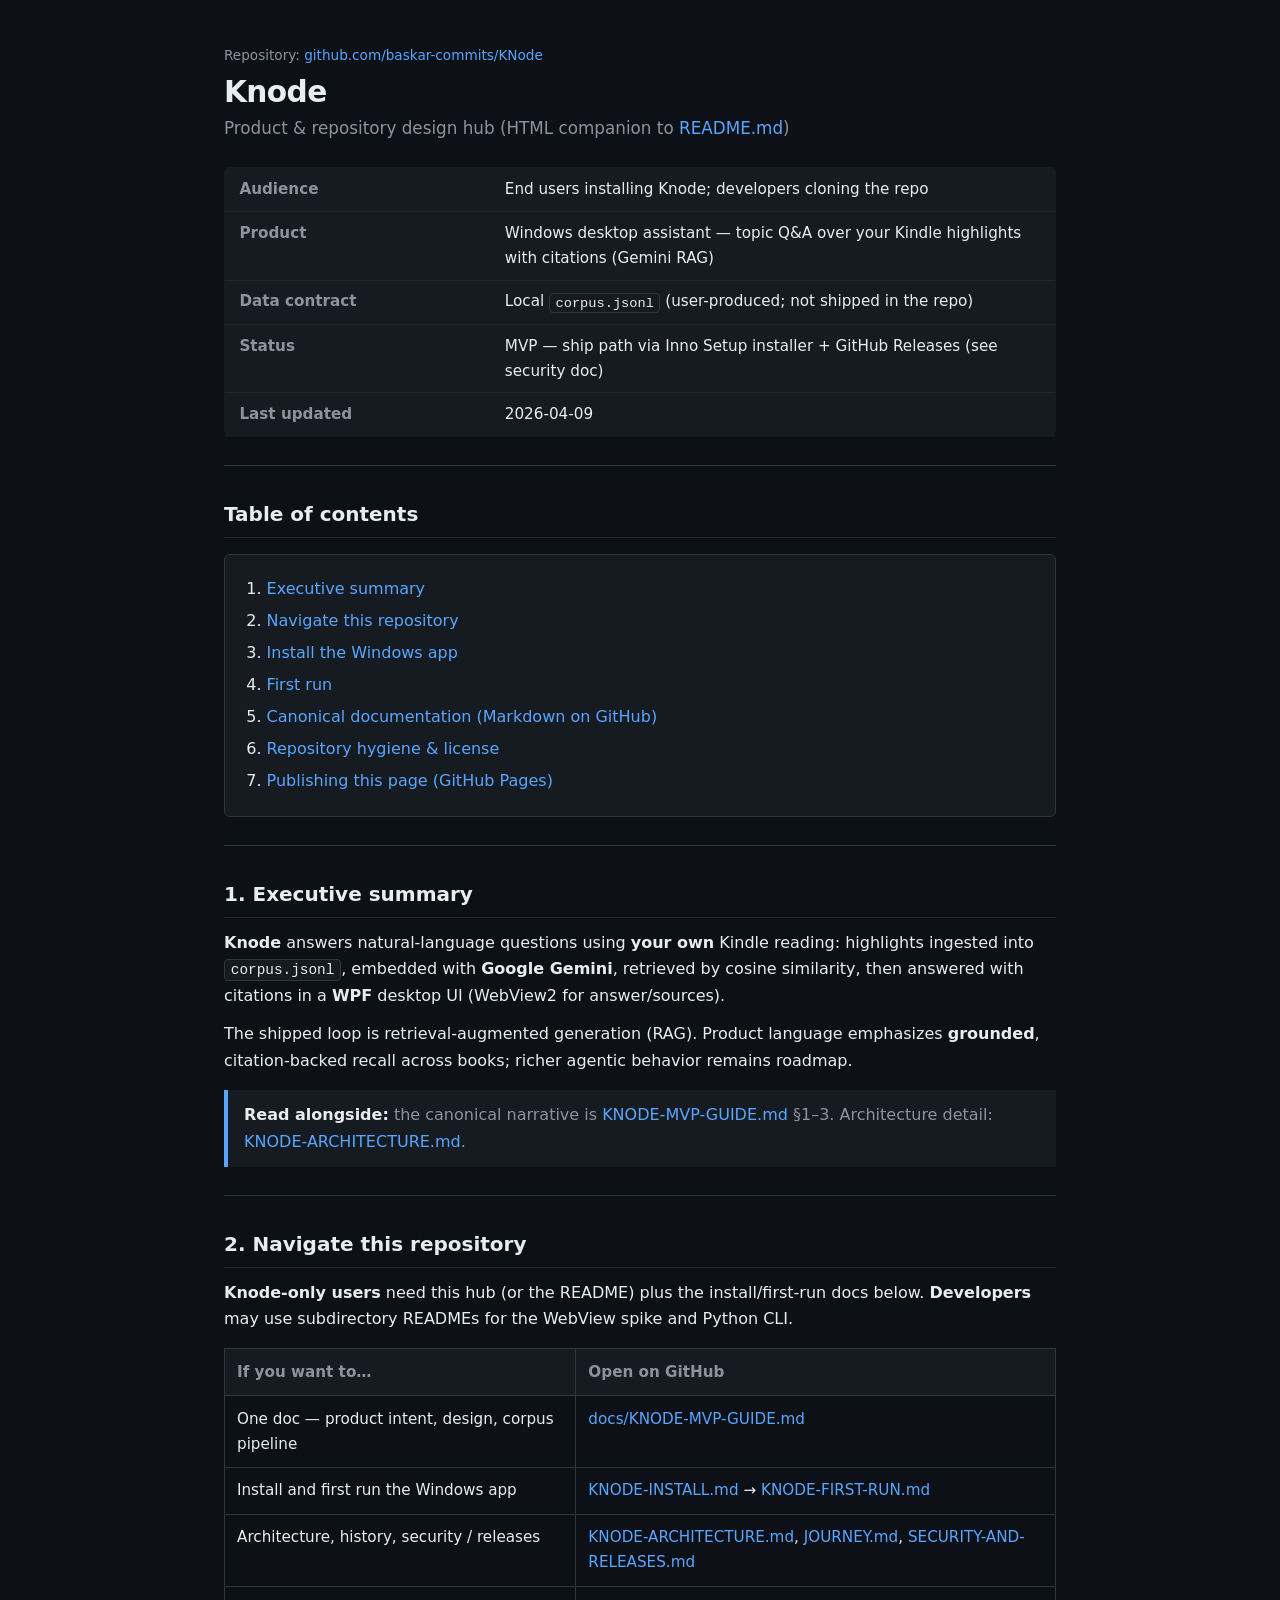
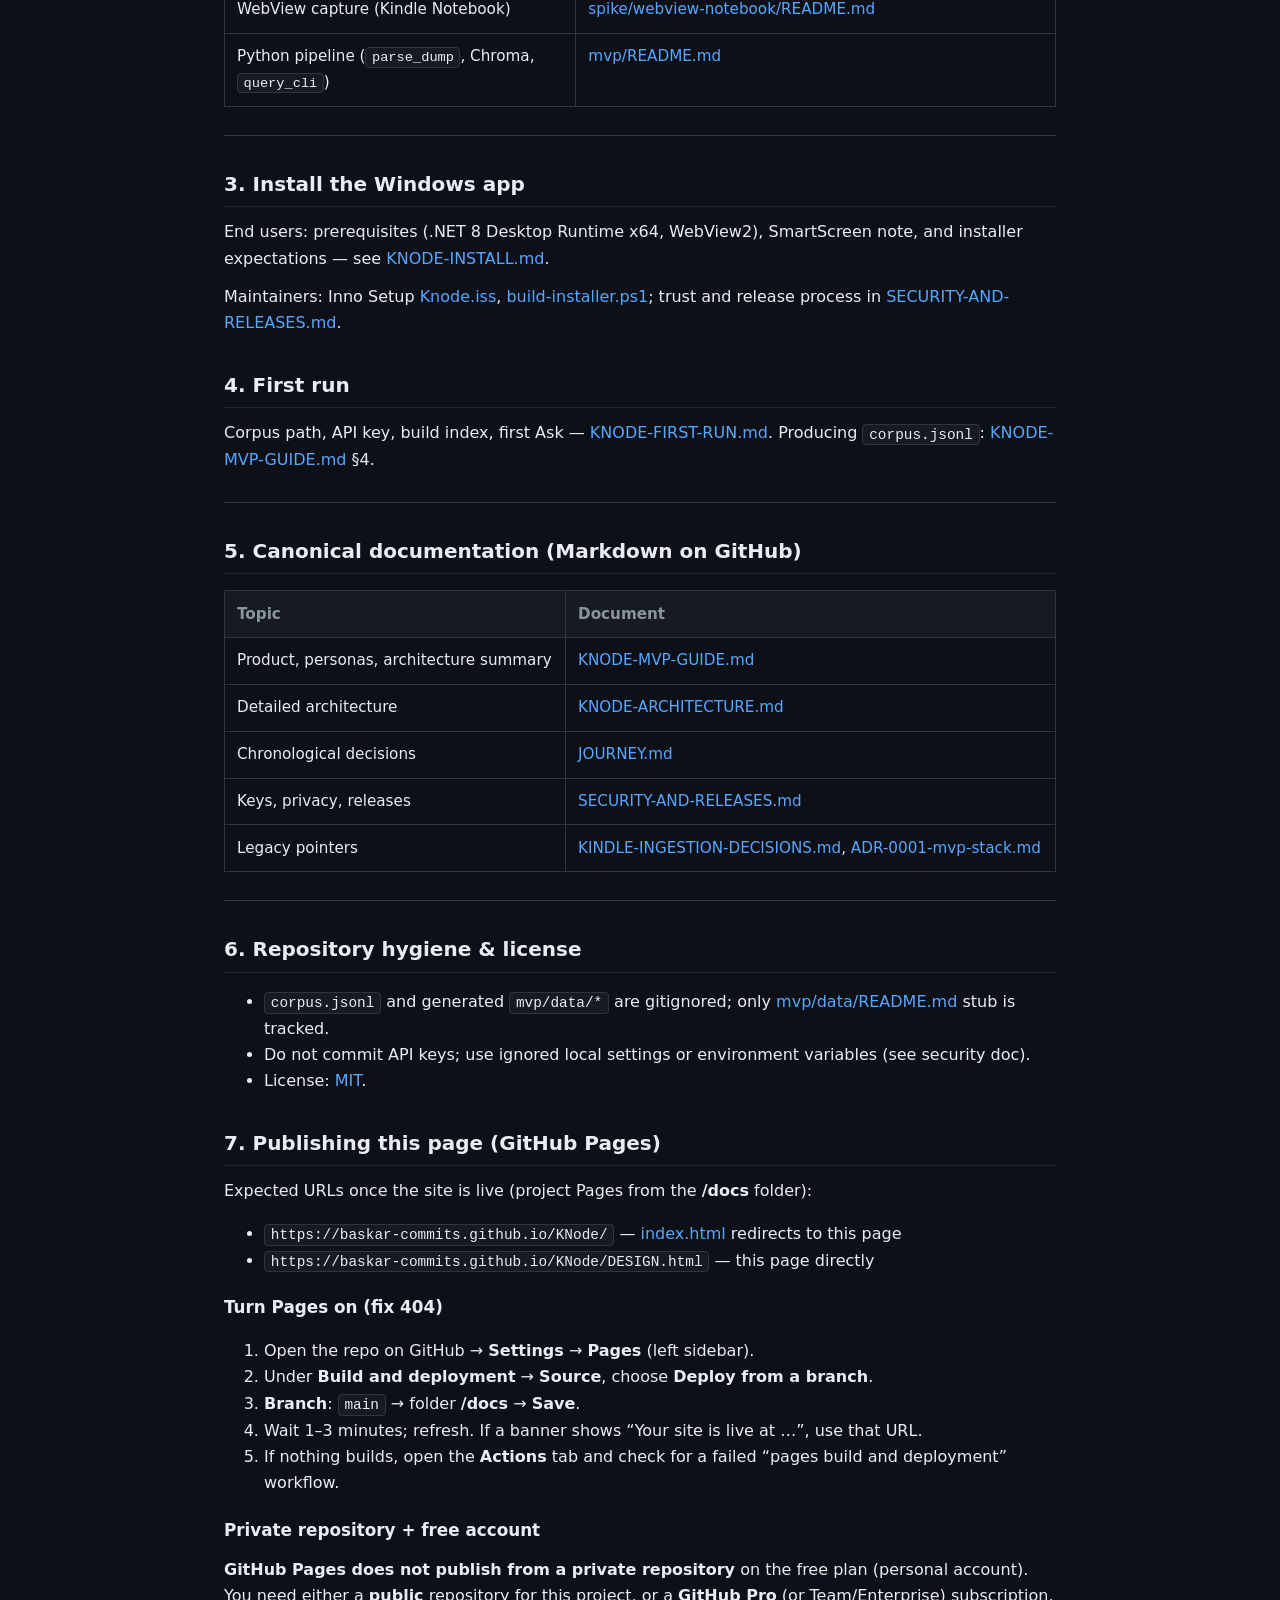
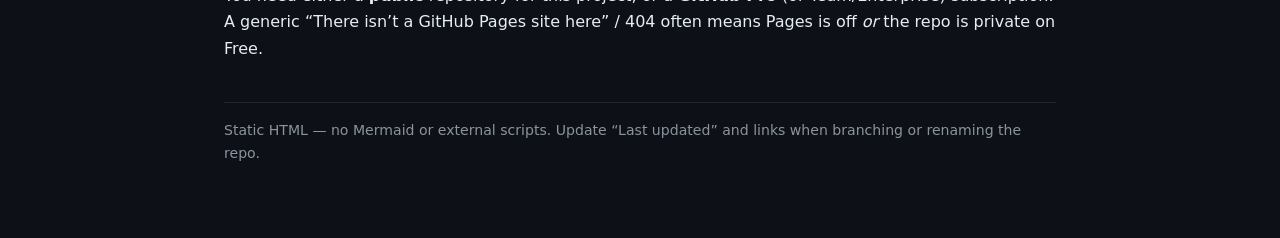
==== docs/index.html @ 94b3b255 "Pages: add docs/index.html redirect; troubleshooting for 404 and private-repo limit Made-with: Curso" ====
<!DOCTYPE html>
<html lang="en">
<head>
  <meta charset="utf-8" />
  <title>Knode — redirect…</title>
  <meta http-equiv="refresh" content="0; url=DESIGN.html" />
  <meta name="viewport" content="width=device-width, initial-scale=1" />
  <link rel="canonical" href="DESIGN.html" />
</head>
<body style="font-family: system-ui, sans-serif; padding: 2rem; color: #333;">
  <p><a href="DESIGN.html">Open Knode design hub (DESIGN.html)</a></p>
</body>
</html>
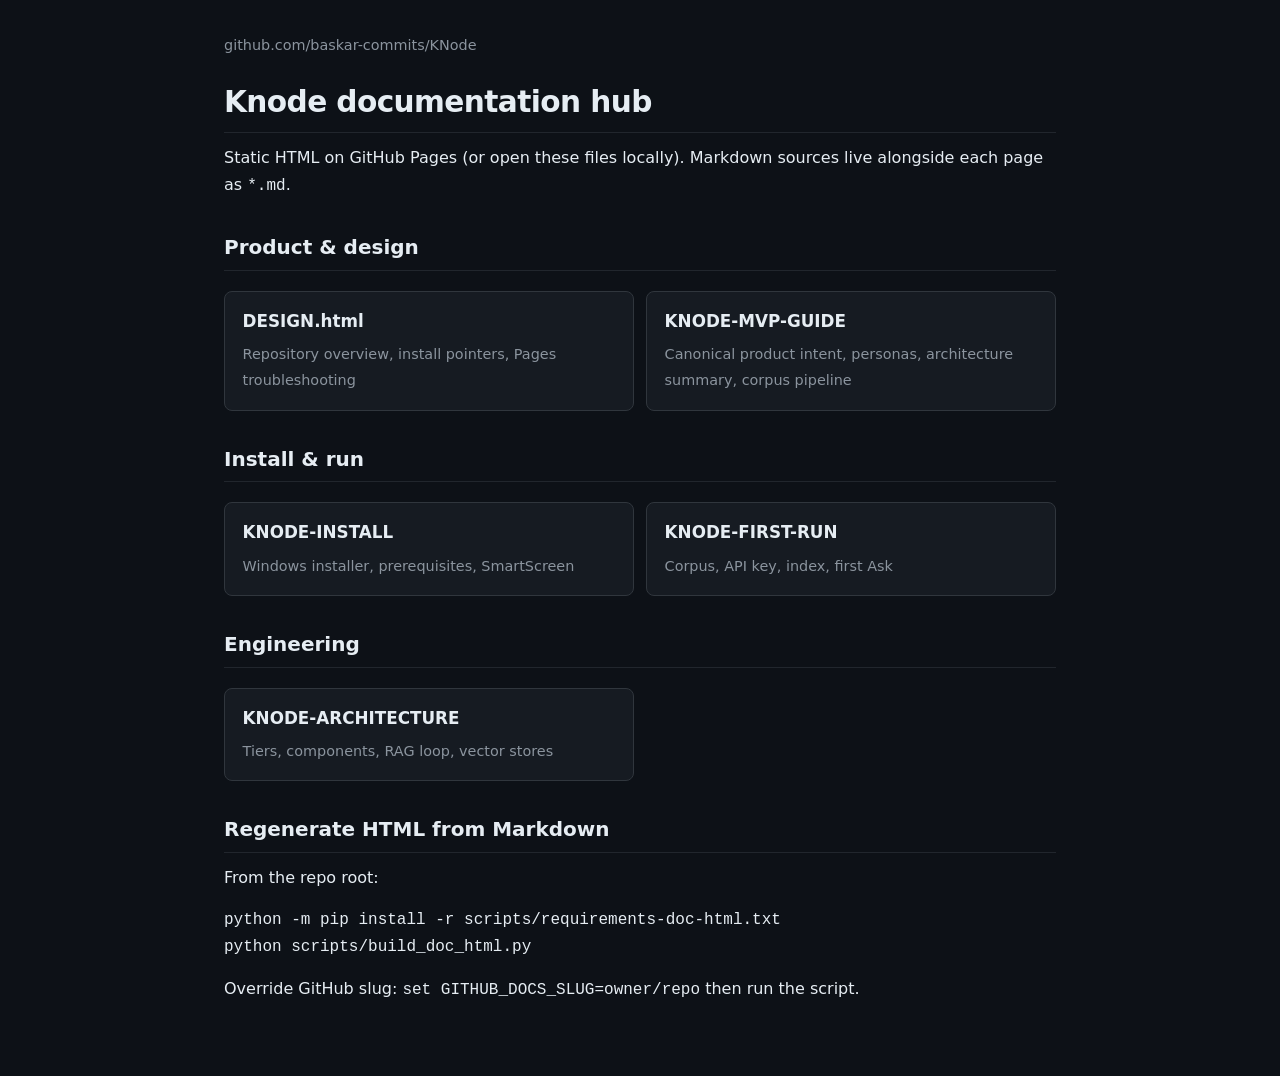
==== commit ba911e4c: "Add Markdown-to-HTML doc build (KNODE guides), shared CSS, docs hub index Made-with: Cursor" ====
--- a/docs/index.html
+++ b/docs/index.html
@@ -2,12 +2,38 @@
 <html lang="en">
 <head>
   <meta charset="utf-8" />
-  <title>Knode — redirect…</title>
-  <meta http-equiv="refresh" content="0; url=DESIGN.html" />
   <meta name="viewport" content="width=device-width, initial-scale=1" />
-  <link rel="canonical" href="DESIGN.html" />
+  <title>Knode — documentation hub</title>
+  <link rel="stylesheet" href="assets/docs-html.css" />
 </head>
-<body style="font-family: system-ui, sans-serif; padding: 2rem; color: #333;">
-  <p><a href="DESIGN.html">Open Knode design hub (DESIGN.html)</a></p>
+<body>
+  <div class="hub-inner">
+    <a class="home" href="https://github.com/baskar-commits/KNode">github.com/baskar-commits/KNode</a>
+    <h1>Knode documentation hub</h1>
+    <p>Static HTML on GitHub Pages (or open these files locally). Markdown sources live alongside each page as <code>*.md</code>.</p>
+
+    <h2>Product &amp; design</h2>
+    <div class="cards">
+      <a class="card" href="DESIGN.html"><strong>DESIGN.html</strong><span>Repository overview, install pointers, Pages troubleshooting</span></a>
+      <a class="card" href="KNODE-MVP-GUIDE.html"><strong>KNODE-MVP-GUIDE</strong><span>Canonical product intent, personas, architecture summary, corpus pipeline</span></a>
+    </div>
+
+    <h2>Install &amp; run</h2>
+    <div class="cards">
+      <a class="card" href="KNODE-INSTALL.html"><strong>KNODE-INSTALL</strong><span>Windows installer, prerequisites, SmartScreen</span></a>
+      <a class="card" href="KNODE-FIRST-RUN.html"><strong>KNODE-FIRST-RUN</strong><span>Corpus, API key, index, first Ask</span></a>
+    </div>
+
+    <h2>Engineering</h2>
+    <div class="cards">
+      <a class="card" href="KNODE-ARCHITECTURE.html"><strong>KNODE-ARCHITECTURE</strong><span>Tiers, components, RAG loop, vector stores</span></a>
+    </div>
+
+    <h2>Regenerate HTML from Markdown</h2>
+    <p>From the repo root:</p>
+    <pre><code>python -m pip install -r scripts/requirements-doc-html.txt
+python scripts/build_doc_html.py</code></pre>
+    <p>Override GitHub slug: <code>set GITHUB_DOCS_SLUG=owner/repo</code> then run the script.</p>
+  </div>
 </body>
 </html>
--- a/docs/assets/docs-html.css
+++ b/docs/assets/docs-html.css
@@ -0,0 +1,128 @@
+/* Shared theme for generated doc HTML + documentation hub */
+:root {
+  --bg: #0d1117;
+  --surface: #161b22;
+  --border: #30363d;
+  --text: #e6edf3;
+  --muted: #8b949e;
+  --accent: #58a6ff;
+  --accent-hover: #79b8ff;
+  --rule: #21262d;
+  --maxw: 52rem;
+}
+* { box-sizing: border-box; }
+html { scroll-behavior: smooth; }
+body {
+  margin: 0;
+  padding: 2rem 1.25rem 4rem;
+  font-family: ui-sans-serif, system-ui, -apple-system, "Segoe UI", Roboto, "Helvetica Neue", Arial, sans-serif;
+  font-size: 16px;
+  line-height: 1.65;
+  color: var(--text);
+  background: var(--bg);
+}
+.doc, .hub-inner {
+  max-width: var(--maxw);
+  margin: 0 auto;
+}
+a.back, .hub-inner a.home {
+  display: inline-block;
+  font-size: 0.9rem;
+  color: var(--muted);
+  margin-bottom: 1.25rem;
+  text-decoration: none;
+}
+a.back:hover, .hub-inner a.home:hover { color: var(--accent); }
+.doc h1, .hub-inner h1 {
+  font-size: 1.85rem;
+  font-weight: 600;
+  margin: 0 0 0.75rem;
+  letter-spacing: -0.02em;
+  border-bottom: 1px solid var(--rule);
+  padding-bottom: 0.35rem;
+}
+.doc h2, .hub-inner h2 {
+  font-size: 1.25rem;
+  font-weight: 600;
+  margin: 2rem 0 0.75rem;
+  padding-bottom: 0.35rem;
+  border-bottom: 1px solid var(--rule);
+}
+.doc h3 { font-size: 1.05rem; font-weight: 600; margin: 1.35rem 0 0.5rem; }
+.doc h4 { font-size: 1rem; font-weight: 600; margin: 1rem 0 0.4rem; }
+.doc p, .doc li, .hub-inner p { margin: 0.65rem 0; }
+.doc a, .hub-inner a { color: var(--accent); text-decoration: none; }
+.doc a:hover, .hub-inner a:hover { color: var(--accent-hover); text-decoration: underline; }
+.doc hr {
+  border: none;
+  border-top: 1px solid var(--border);
+  margin: 1.75rem 0;
+}
+.doc blockquote {
+  margin: 1rem 0;
+  padding: 0.65rem 1rem;
+  border-left: 4px solid var(--accent);
+  background: var(--surface);
+  color: var(--muted);
+}
+.doc code, .doc tt {
+  font-family: ui-monospace, "Cascadia Code", "SF Mono", Consolas, monospace;
+  font-size: 0.88em;
+  background: var(--surface);
+  padding: 0.12em 0.35em;
+  border-radius: 4px;
+  border: 1px solid var(--border);
+}
+.doc pre {
+  background: var(--surface);
+  border: 1px solid var(--border);
+  border-radius: 6px;
+  padding: 1rem;
+  overflow-x: auto;
+  font-size: 0.9rem;
+}
+.doc pre code { background: none; border: none; padding: 0; }
+.doc table {
+  width: 100%;
+  border-collapse: collapse;
+  font-size: 0.95rem;
+  margin: 1rem 0;
+}
+.doc th, .doc td {
+  border: 1px solid var(--border);
+  padding: 0.5rem 0.65rem;
+  vertical-align: top;
+}
+.doc th { background: var(--surface); color: var(--muted); text-align: left; }
+.doc img {
+  max-width: 100%;
+  height: auto;
+  border-radius: 6px;
+  border: 1px solid var(--border);
+}
+.doc ul, .doc ol { padding-left: 1.35rem; }
+.doc li { margin: 0.35rem 0; }
+.hub-inner .cards {
+  display: grid;
+  gap: 0.75rem;
+  margin: 1.25rem 0;
+}
+@media (min-width: 640px) {
+  .hub-inner .cards { grid-template-columns: 1fr 1fr; }
+}
+.hub-inner .card {
+  display: block;
+  padding: 1rem 1.1rem;
+  background: var(--surface);
+  border: 1px solid var(--border);
+  border-radius: 8px;
+  text-decoration: none;
+  color: var(--text);
+  transition: border-color 0.15s;
+}
+.hub-inner .card:hover {
+  border-color: var(--accent);
+  text-decoration: none;
+}
+.hub-inner .card strong { display: block; font-size: 1.05rem; margin-bottom: 0.35rem; }
+.hub-inner .card span { font-size: 0.9rem; color: var(--muted); }
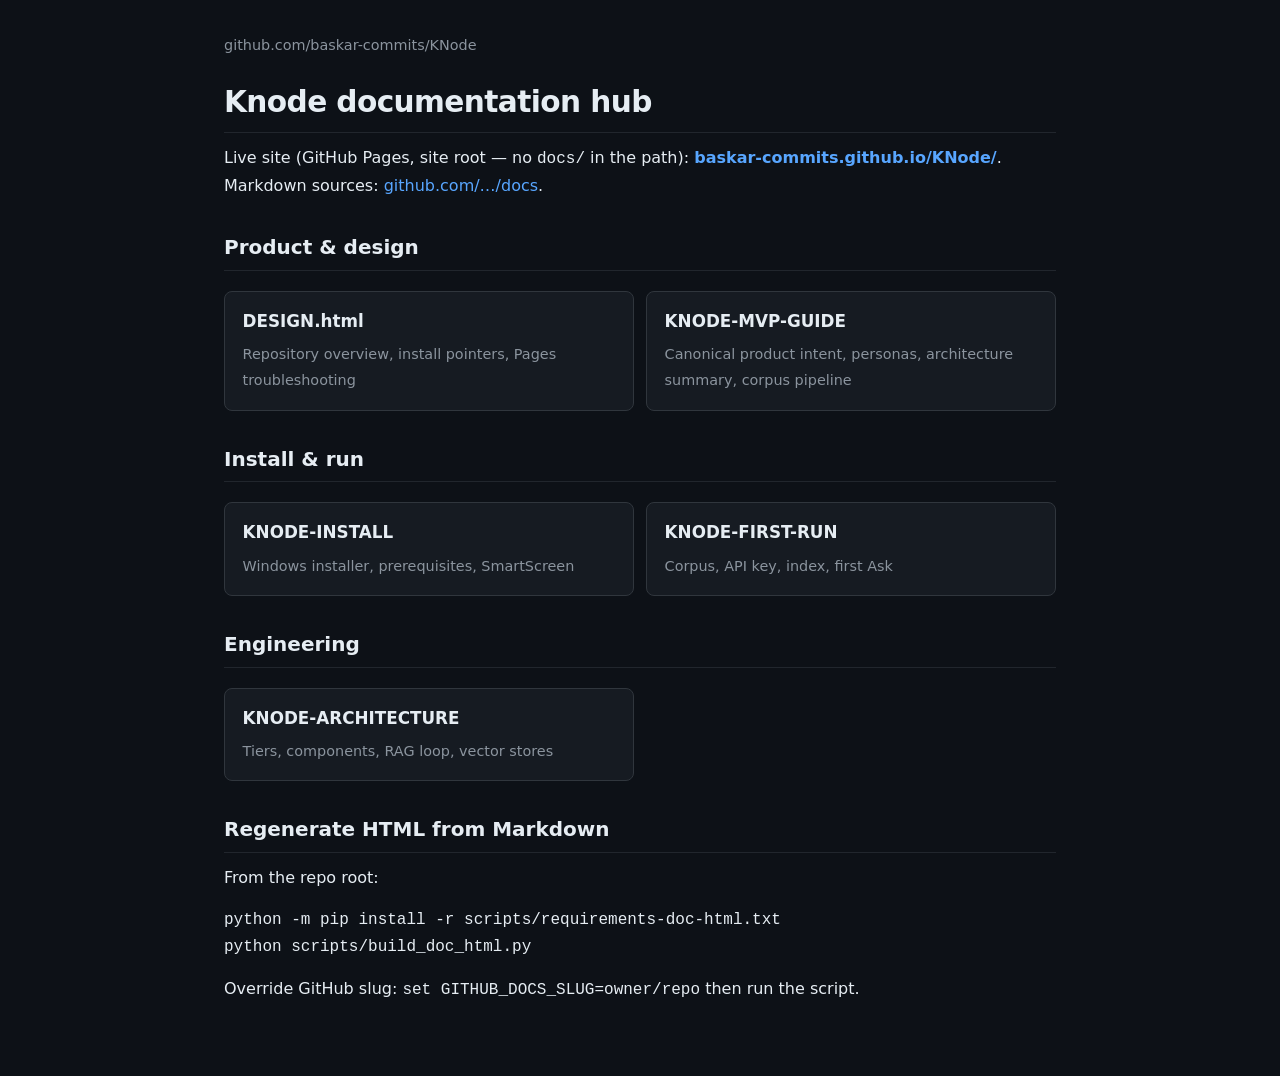
==== commit 5a504acd: "Docs: point README, DESIGN, hub to GitHub Pages HTML (site root, not docs/) Made-with: Cursor" ====
--- a/docs/index.html
+++ b/docs/index.html
@@ -10,23 +10,23 @@
   <div class="hub-inner">
     <a class="home" href="https://github.com/baskar-commits/KNode">github.com/baskar-commits/KNode</a>
     <h1>Knode documentation hub</h1>
-    <p>Static HTML on GitHub Pages (or open these files locally). Markdown sources live alongside each page as <code>*.md</code>.</p>
+    <p>Live site (GitHub Pages, site root — no <code>docs/</code> in the path): <strong><a href="https://baskar-commits.github.io/KNode/">baskar-commits.github.io/KNode/</a></strong>. Markdown sources: <a href="https://github.com/baskar-commits/KNode/tree/main/docs">github.com/…/docs</a>.</p>
 
     <h2>Product &amp; design</h2>
     <div class="cards">
-      <a class="card" href="DESIGN.html"><strong>DESIGN.html</strong><span>Repository overview, install pointers, Pages troubleshooting</span></a>
-      <a class="card" href="KNODE-MVP-GUIDE.html"><strong>KNODE-MVP-GUIDE</strong><span>Canonical product intent, personas, architecture summary, corpus pipeline</span></a>
+      <a class="card" href="https://baskar-commits.github.io/KNode/DESIGN.html"><strong>DESIGN.html</strong><span>Repository overview, install pointers, Pages troubleshooting</span></a>
+      <a class="card" href="https://baskar-commits.github.io/KNode/KNODE-MVP-GUIDE.html"><strong>KNODE-MVP-GUIDE</strong><span>Canonical product intent, personas, architecture summary, corpus pipeline</span></a>
     </div>
 
     <h2>Install &amp; run</h2>
     <div class="cards">
-      <a class="card" href="KNODE-INSTALL.html"><strong>KNODE-INSTALL</strong><span>Windows installer, prerequisites, SmartScreen</span></a>
-      <a class="card" href="KNODE-FIRST-RUN.html"><strong>KNODE-FIRST-RUN</strong><span>Corpus, API key, index, first Ask</span></a>
+      <a class="card" href="https://baskar-commits.github.io/KNode/KNODE-INSTALL.html"><strong>KNODE-INSTALL</strong><span>Windows installer, prerequisites, SmartScreen</span></a>
+      <a class="card" href="https://baskar-commits.github.io/KNode/KNODE-FIRST-RUN.html"><strong>KNODE-FIRST-RUN</strong><span>Corpus, API key, index, first Ask</span></a>
     </div>
 
     <h2>Engineering</h2>
     <div class="cards">
-      <a class="card" href="KNODE-ARCHITECTURE.html"><strong>KNODE-ARCHITECTURE</strong><span>Tiers, components, RAG loop, vector stores</span></a>
+      <a class="card" href="https://baskar-commits.github.io/KNode/KNODE-ARCHITECTURE.html"><strong>KNODE-ARCHITECTURE</strong><span>Tiers, components, RAG loop, vector stores</span></a>
     </div>
 
     <h2>Regenerate HTML from Markdown</h2>
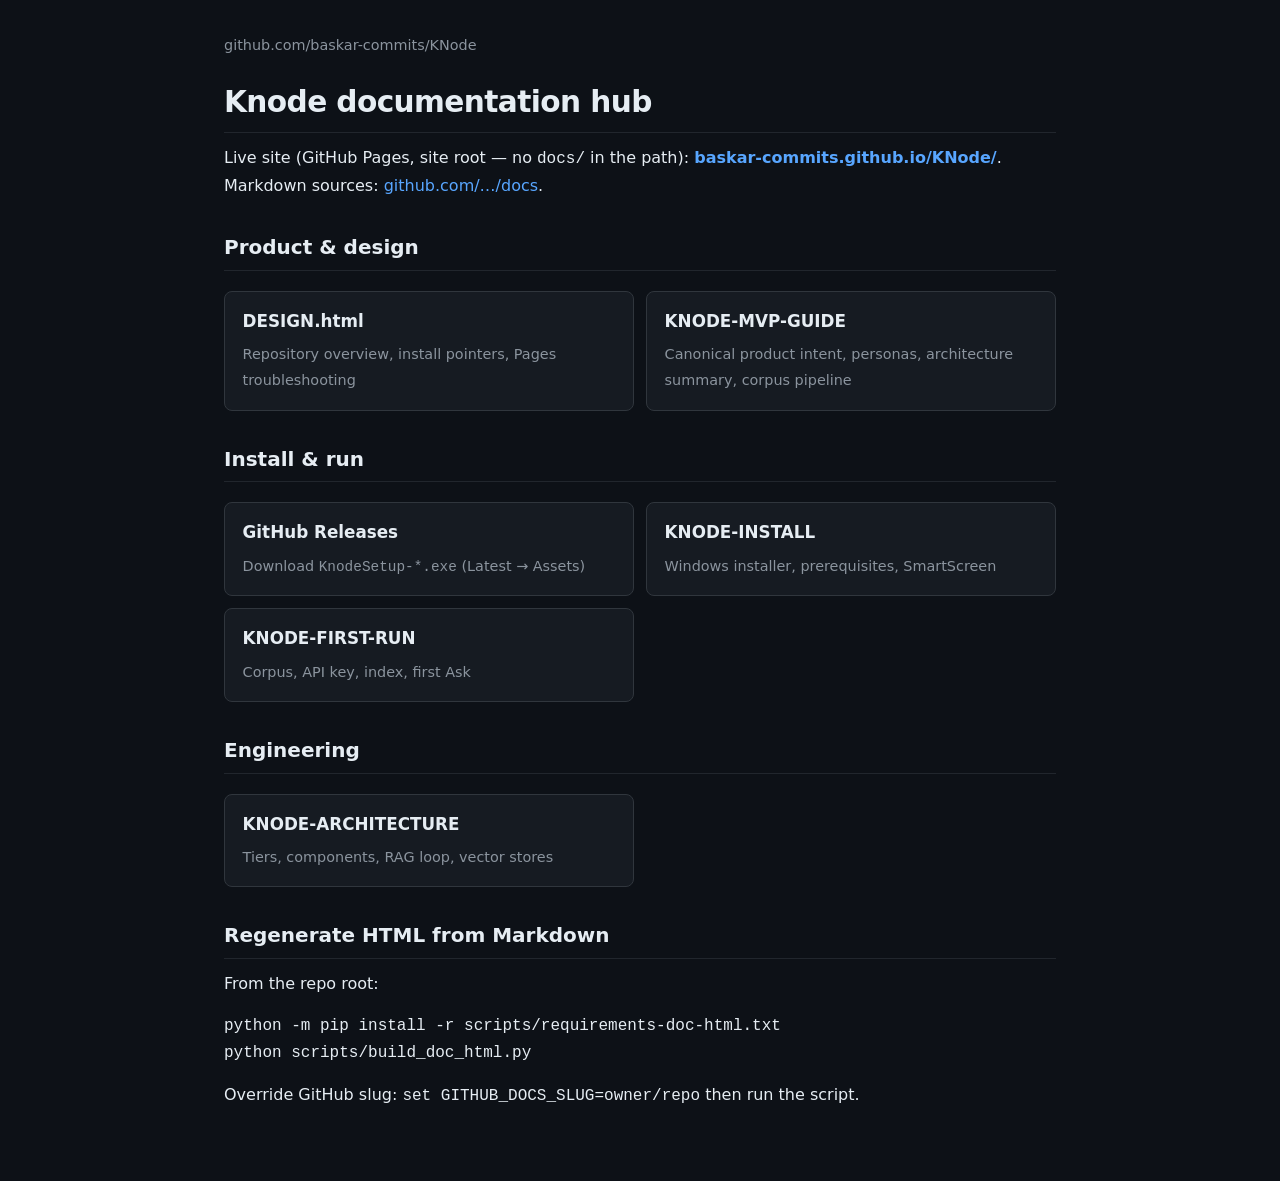
==== commit a8d2e891: "Docs: link GitHub Releases for installer; fix README anchor; hub pages updates - KNODE-INSTALL: expl" ====
--- a/docs/index.html
+++ b/docs/index.html
@@ -20,6 +20,7 @@
 
     <h2>Install &amp; run</h2>
     <div class="cards">
+      <a class="card" href="https://github.com/baskar-commits/KNode/releases"><strong>GitHub Releases</strong><span>Download <code>KnodeSetup-*.exe</code> (Latest → Assets)</span></a>
       <a class="card" href="https://baskar-commits.github.io/KNode/KNODE-INSTALL.html"><strong>KNODE-INSTALL</strong><span>Windows installer, prerequisites, SmartScreen</span></a>
       <a class="card" href="https://baskar-commits.github.io/KNode/KNODE-FIRST-RUN.html"><strong>KNODE-FIRST-RUN</strong><span>Corpus, API key, index, first Ask</span></a>
     </div>
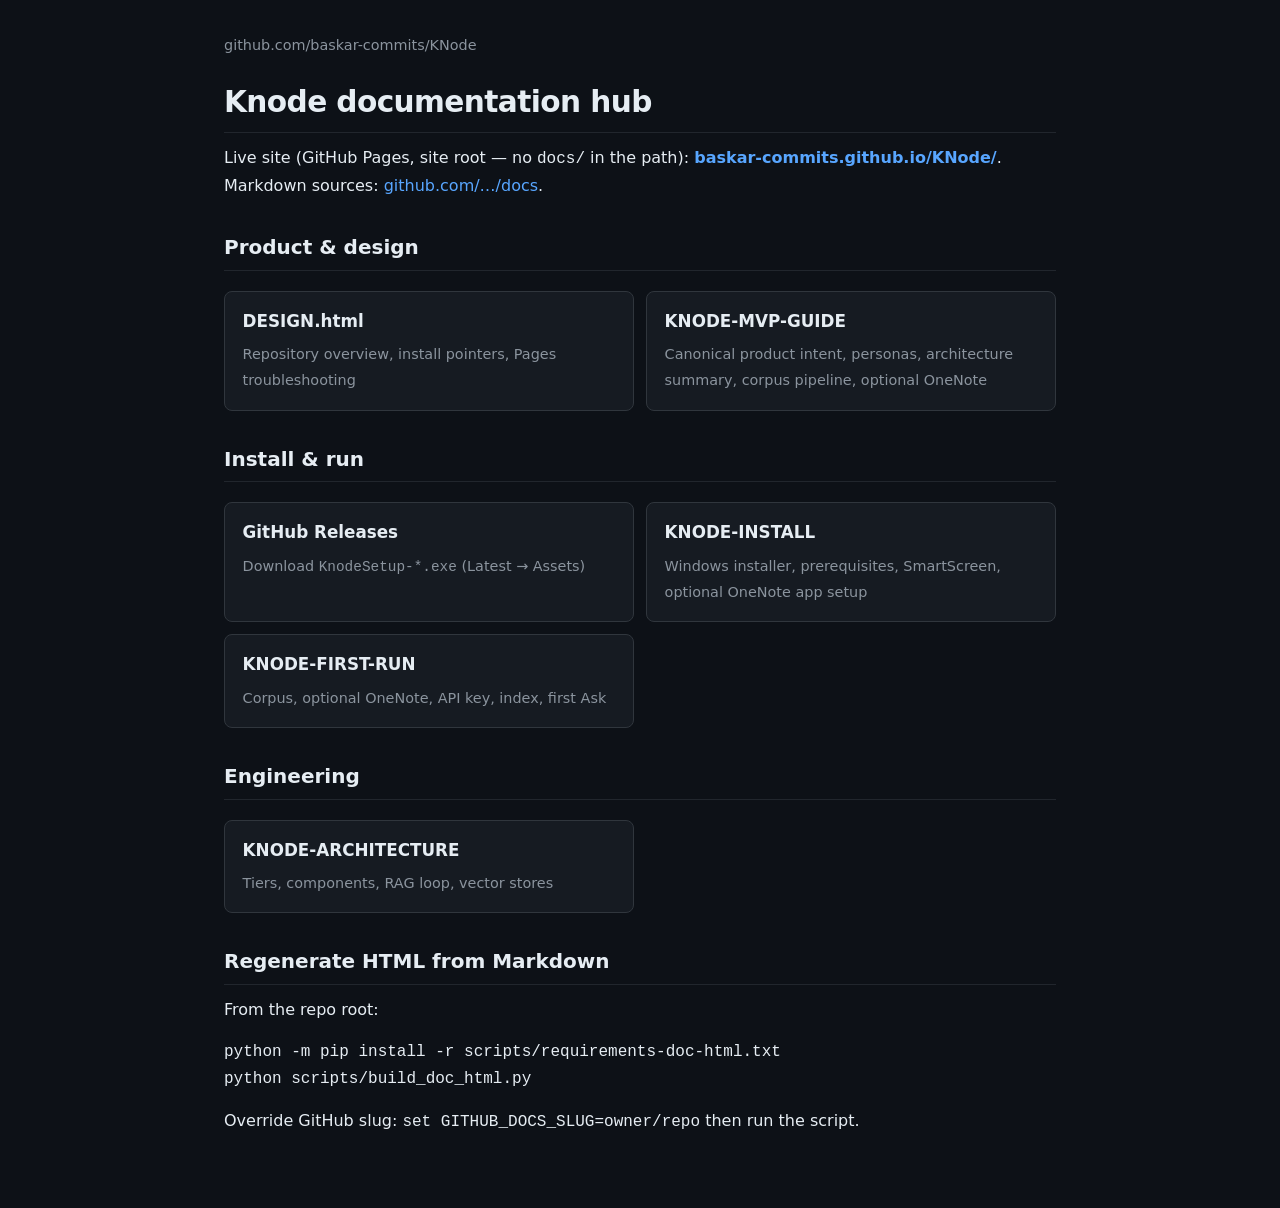
==== commit 1b477cb8: "Docs: OneNote across install/first-run, hub, journey; SECURITY Phase 5 + A.9 Made-with: Cursor" ====
--- a/docs/index.html
+++ b/docs/index.html
@@ -15,14 +15,14 @@
     <h2>Product &amp; design</h2>
     <div class="cards">
       <a class="card" href="https://baskar-commits.github.io/KNode/DESIGN.html"><strong>DESIGN.html</strong><span>Repository overview, install pointers, Pages troubleshooting</span></a>
-      <a class="card" href="https://baskar-commits.github.io/KNode/KNODE-MVP-GUIDE.html"><strong>KNODE-MVP-GUIDE</strong><span>Canonical product intent, personas, architecture summary, corpus pipeline</span></a>
+      <a class="card" href="https://baskar-commits.github.io/KNode/KNODE-MVP-GUIDE.html"><strong>KNODE-MVP-GUIDE</strong><span>Canonical product intent, personas, architecture summary, corpus pipeline, optional OneNote</span></a>
     </div>
 
     <h2>Install &amp; run</h2>
     <div class="cards">
       <a class="card" href="https://github.com/baskar-commits/KNode/releases"><strong>GitHub Releases</strong><span>Download <code>KnodeSetup-*.exe</code> (Latest → Assets)</span></a>
-      <a class="card" href="https://baskar-commits.github.io/KNode/KNODE-INSTALL.html"><strong>KNODE-INSTALL</strong><span>Windows installer, prerequisites, SmartScreen</span></a>
-      <a class="card" href="https://baskar-commits.github.io/KNode/KNODE-FIRST-RUN.html"><strong>KNODE-FIRST-RUN</strong><span>Corpus, API key, index, first Ask</span></a>
+      <a class="card" href="https://baskar-commits.github.io/KNode/KNODE-INSTALL.html"><strong>KNODE-INSTALL</strong><span>Windows installer, prerequisites, SmartScreen, optional OneNote app setup</span></a>
+      <a class="card" href="https://baskar-commits.github.io/KNode/KNODE-FIRST-RUN.html"><strong>KNODE-FIRST-RUN</strong><span>Corpus, optional OneNote, API key, index, first Ask</span></a>
     </div>
 
     <h2>Engineering</h2>
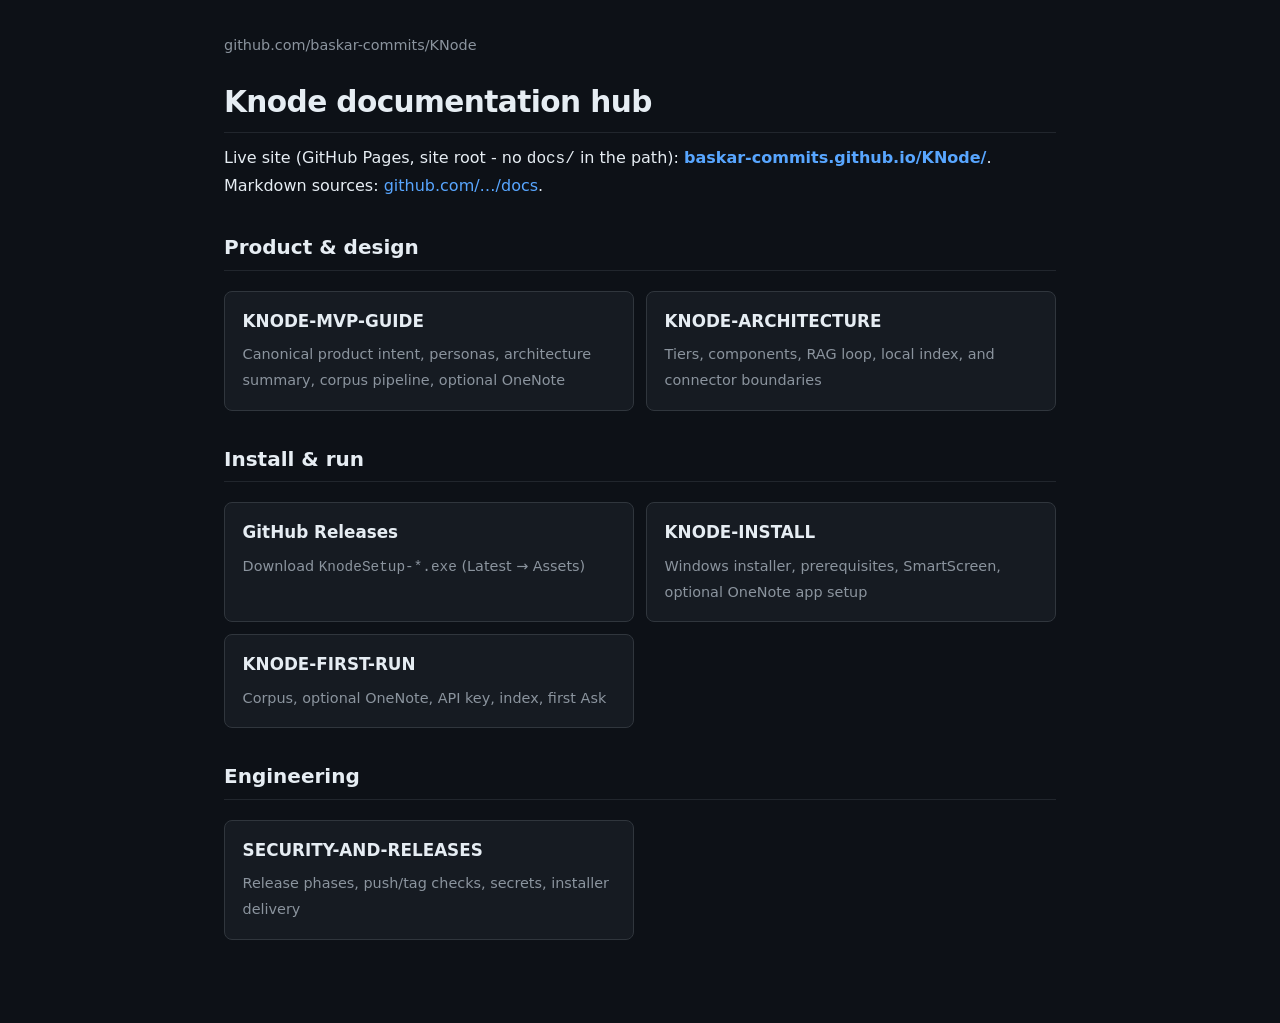
==== commit 2ef3bafd: "Docs cleanup for human readability and public scope. Simplify wording, remove public references to i" ====
--- a/docs/index.html
+++ b/docs/index.html
@@ -1,21 +1,21 @@
-<!DOCTYPE html>
+﻿<!DOCTYPE html>
 <html lang="en">
 <head>
   <meta charset="utf-8" />
   <meta name="viewport" content="width=device-width, initial-scale=1" />
-  <title>Knode — documentation hub</title>
+  <title>Knode - documentation hub</title>
   <link rel="stylesheet" href="assets/docs-html.css" />
 </head>
 <body>
   <div class="hub-inner">
     <a class="home" href="https://github.com/baskar-commits/KNode">github.com/baskar-commits/KNode</a>
     <h1>Knode documentation hub</h1>
-    <p>Live site (GitHub Pages, site root — no <code>docs/</code> in the path): <strong><a href="https://baskar-commits.github.io/KNode/">baskar-commits.github.io/KNode/</a></strong>. Markdown sources: <a href="https://github.com/baskar-commits/KNode/tree/main/docs">github.com/…/docs</a>.</p>
+    <p>Live site (GitHub Pages, site root - no <code>docs/</code> in the path): <strong><a href="https://baskar-commits.github.io/KNode/">baskar-commits.github.io/KNode/</a></strong>. Markdown sources: <a href="https://github.com/baskar-commits/KNode/tree/main/docs">github.com/…/docs</a>.</p>
 
     <h2>Product &amp; design</h2>
     <div class="cards">
-      <a class="card" href="https://baskar-commits.github.io/KNode/DESIGN.html"><strong>DESIGN.html</strong><span>Repository overview, install pointers, Pages troubleshooting</span></a>
       <a class="card" href="https://baskar-commits.github.io/KNode/KNODE-MVP-GUIDE.html"><strong>KNODE-MVP-GUIDE</strong><span>Canonical product intent, personas, architecture summary, corpus pipeline, optional OneNote</span></a>
+      <a class="card" href="https://baskar-commits.github.io/KNode/KNODE-ARCHITECTURE.html"><strong>KNODE-ARCHITECTURE</strong><span>Tiers, components, RAG loop, local index, and connector boundaries</span></a>
     </div>
 
     <h2>Install &amp; run</h2>
@@ -27,14 +27,8 @@
 
     <h2>Engineering</h2>
     <div class="cards">
-      <a class="card" href="https://baskar-commits.github.io/KNode/KNODE-ARCHITECTURE.html"><strong>KNODE-ARCHITECTURE</strong><span>Tiers, components, RAG loop, vector stores</span></a>
+      <a class="card" href="https://github.com/baskar-commits/KNode/blob/main/docs/SECURITY-AND-RELEASES.md"><strong>SECURITY-AND-RELEASES</strong><span>Release phases, push/tag checks, secrets, installer delivery</span></a>
     </div>
-
-    <h2>Regenerate HTML from Markdown</h2>
-    <p>From the repo root:</p>
-    <pre><code>python -m pip install -r scripts/requirements-doc-html.txt
-python scripts/build_doc_html.py</code></pre>
-    <p>Override GitHub slug: <code>set GITHUB_DOCS_SLUG=owner/repo</code> then run the script.</p>
   </div>
 </body>
 </html>
